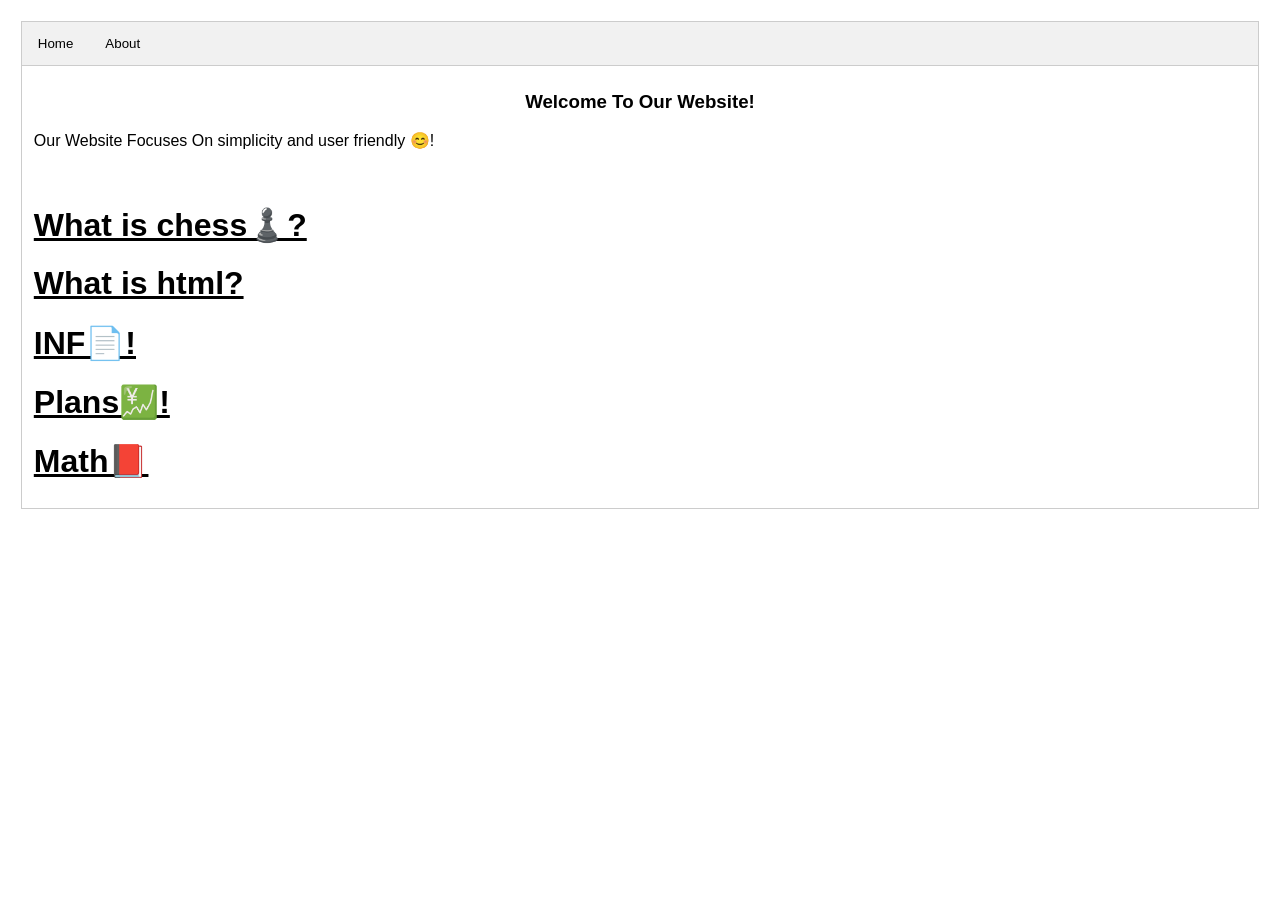
==== index.html @ a4916e9f "Add files via upload" ====
<!DOCTYPE html>
<html lang="en">
<head>
    <link rel="stylesheet" href="style.css">
    <meta charset="UTF-8">
    <meta name="viewport" content="width=device-width, initial-scale=1.0">
    <title>INF</title>
</head>
<body>
    <main>
      
        <header>
            <div class="tab">
                <button class="tablinks" onclick="openCity(event,'Home')" id="defaultOpen">Home</button>
                <button class="tablinks" onclick="openCity(event,'About')">About</button>
            </div>
            <div id="Home" class="tabcontent">
                <h3>Welcome To Our Website!</h3>
                <p>Our Website Focuses On simplicity and user friendly 😊!</p>
                <br>
                <h1><a href="chess.html">What is chess♟️?</a></h1>
                <h1><a href="ht.html">What is html?</a></h1>
                <h1><a href="inf.html">INF📄!</a></h1>
                <h1><a href="plan.html">Plans💹!</a></h1>
                <h1><a href="math.html">Math📕</a></h1>

                
            </div>
            <div id="About" class="tabcontent">
                <h3>About Us!</h3>
                <p>Our Community Works Toward achieving Best Dreams!</p>
            </div>
        </header>
        <section><script src="script.js"></script></section>
    </main>
    
</body>
</html>
---- style.css ----
.tab {
    overflow: hidden;
    border: 1px solid #ccc;
    background-color: #f1f1f1;

}

.tab button {
    background-color: inherit;
    float: left;
    border: none;
    outline: none;
    cursor: pointer;
    padding: 14px 16px;
    transition: 0.3s;
}

.tab button.active {
    background-color: #ccc;
}

.tabcontent {
    display: none;
    padding: 6px 12px;
    border: 1px solid #ccc;
    border-top: none;
}

.tabcontent {
    animation: fadeEffect 1s;
}

@keyframes fadeEffect {
    from {opacity: 0;}
    to {opacity: 1;}
}

h3 {
    text-align: center;
}

p {
    justify-content: flex-start;
}

body {
    padding: 1%;
    font-family: sans-serif;

}
a {
    color: black;

}

img {
    padding: 2%;
}
.tags {
    color: #cf3535;
    background-color: #9b919123;
}

.head3 {
    text-align: justify;
}

.img2 {
    width: 80%;
}
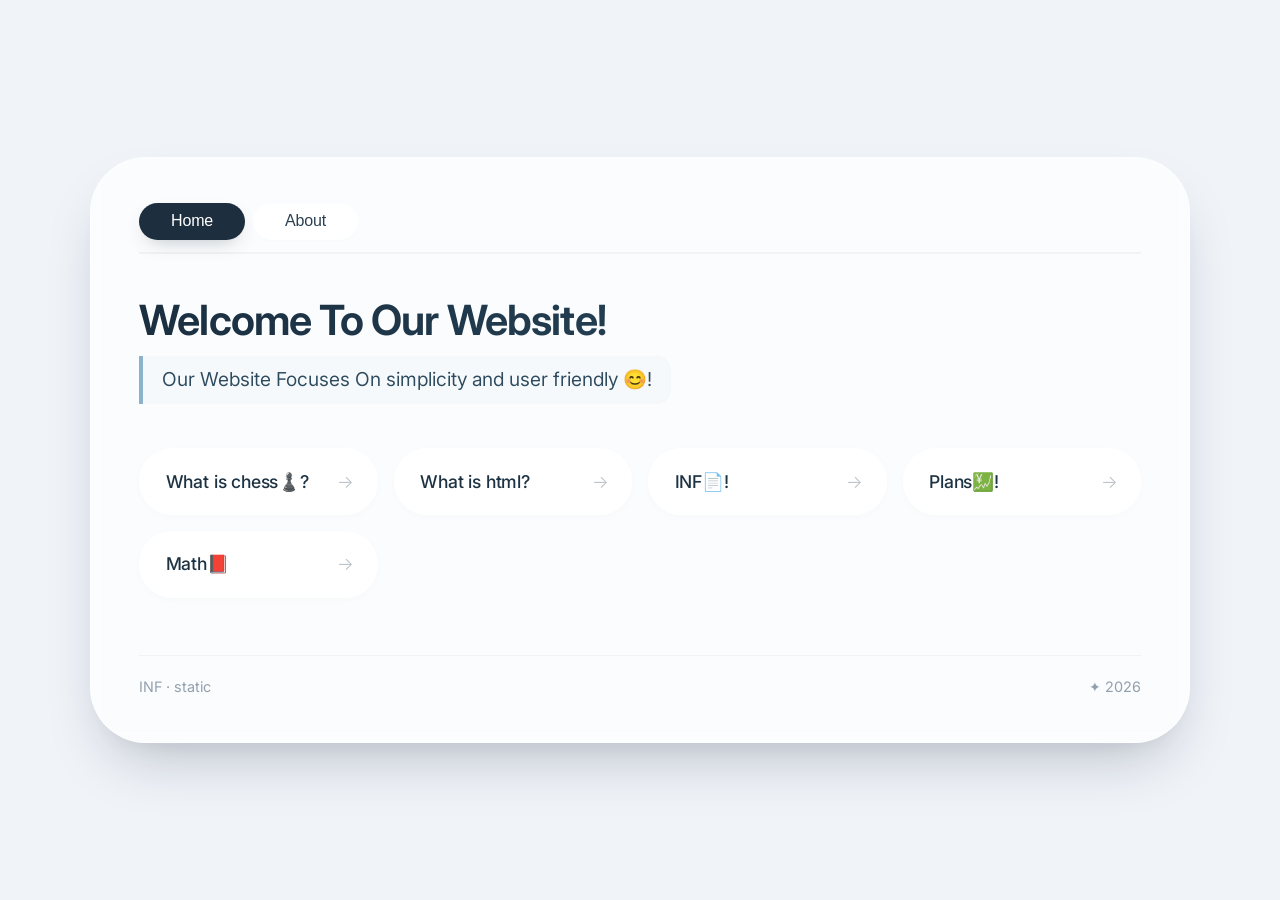
==== commit 798503f4: "Add files via upload" ====
--- a/index.html
+++ b/index.html
@@ -1,38 +1,322 @@
 <!DOCTYPE html>
 <html lang="en">
 <head>
-    <link rel="stylesheet" href="style.css">
-    <meta charset="UTF-8">
-    <meta name="viewport" content="width=device-width, initial-scale=1.0">
-    <title>INF</title>
+  <meta charset="UTF-8" />
+  <meta name="viewport" content="width=device-width, initial-scale=1.0" />
+  <title>INF · static professional</title>
+  <!-- Google Font & clean reset -->
+  <link rel="preconnect" href="https://fonts.googleapis.com" />
+  <link rel="preconnect" href="https://fonts.gstatic.com" crossorigin />
+  <link href="https://fonts.googleapis.com/css2?family=Inter:opsz,wght@14..32,300;14..32,400;14..32,500;14..32,600;14..32,700&display=swap" rel="stylesheet" />
+  <style>
+    /* ----- global reset & base ----- */
+    * {
+      margin: 0;
+      padding: 0;
+      box-sizing: border-box;
+    }
+
+    body {
+      background: #f0f4f9;
+      font-family: 'Inter', -apple-system, BlinkMacSystemFont, sans-serif;
+      min-height: 100vh;
+      display: flex;
+      align-items: center;
+      justify-content: center;
+      padding: 2rem 1.5rem;
+      line-height: 1.5;
+      color: #1a2a3a;
+    }
+
+    /* main card – glassmorphism + soft shadow */
+    .site-card {
+      max-width: 1100px;
+      width: 100%;
+      background: rgba(255, 255, 255, 0.75);
+      backdrop-filter: blur(6px);
+      -webkit-backdrop-filter: blur(6px);
+      border-radius: 56px;
+      padding: 2.8rem 3rem;
+      box-shadow: 0 30px 60px -20px rgba(0, 20, 40, 0.25),
+                  0 12px 28px -10px rgba(0, 0, 0, 0.05);
+      border: 1px solid rgba(255, 255, 255, 0.5);
+      transition: all 0.2s;
+    }
+
+    /* ----- navigation tabs ----- */
+    .tab-nav {
+      display: flex;
+      gap: 0.5rem;
+      border-bottom: 2px solid rgba(0, 0, 0, 0.04);
+      padding-bottom: 0.75rem;
+      margin-bottom: 2rem;
+      flex-wrap: wrap;
+    }
+
+    .tab-btn {
+      background: transparent;
+      border: none;
+      padding: 0.6rem 2rem;
+      font-size: 1rem;
+      font-weight: 500;
+      color: #2c4052;
+      border-radius: 60px;
+      cursor: pointer;
+      transition: 0.2s ease;
+      background: rgba(255, 255, 255, 0.3);
+      backdrop-filter: blur(2px);
+      letter-spacing: -0.01em;
+      box-shadow: 0 1px 2px rgba(0,0,0,0.02);
+    }
+
+    .tab-btn:hover {
+      background: rgba(0, 0, 0, 0.04);
+      color: #0b1a26;
+      transform: scale(0.97);
+    }
+
+    .tab-btn.active {
+      background: #1d2e3f;
+      color: white;
+      box-shadow: 0 8px 20px -8px rgba(20, 40, 60, 0.3);
+    }
+
+    /* ----- tab content panels ----- */
+    .tab-panel {
+      display: none;
+      animation: fadeSlide 0.3s ease forwards;
+      padding: 0.2rem 0 0.8rem;
+    }
+
+    .tab-panel.active {
+      display: block;
+    }
+
+    @keyframes fadeSlide {
+      0% { opacity: 0; transform: translateY(8px); }
+      100% { opacity: 1; transform: translateY(0); }
+    }
+
+    /* ----- HOME panel ----- */
+    .home-headline {
+      font-size: 2.6rem;
+      font-weight: 650;
+      letter-spacing: -0.02em;
+      background: linear-gradient(135deg, #1a2e3f, #2b4d64);
+      -webkit-background-clip: text;
+      -webkit-text-fill-color: transparent;
+      background-clip: text;
+      margin-bottom: 0.25rem;
+    }
+
+    .home-sub {
+      font-size: 1.2rem;
+      color: #2d4a5e;
+      font-weight: 380;
+      padding-left: 1.2rem;
+      border-left: 4px solid #8bb4cc;
+      background: rgba(139, 180, 204, 0.08);
+      border-radius: 0 14px 14px 0;
+      padding: 0.6rem 1.2rem;
+      margin-bottom: 2rem;
+      display: inline-block;
+      backdrop-filter: blur(2px);
+    }
+
+    /* link grid – professional cards */
+    .link-grid {
+      display: grid;
+      grid-template-columns: repeat(auto-fill, minmax(200px, 1fr));
+      gap: 1rem;
+      margin-top: 0.8rem;
+    }
+
+    .link-card {
+      background: rgba(255, 255, 255, 0.5);
+      backdrop-filter: blur(4px);
+      border-radius: 40px;
+      padding: 0.8rem 0.2rem 0.8rem 1.6rem;
+      transition: 0.2s ease;
+      border: 1px solid rgba(255, 255, 255, 0.6);
+      display: flex;
+      align-items: center;
+      box-shadow: 0 2px 8px rgba(0,0,0,0.02);
+    }
+
+    .link-card a {
+      text-decoration: none;
+      font-weight: 500;
+      font-size: 1.1rem;
+      color: #1d3344;
+      display: inline-flex;
+      align-items: center;
+      gap: 0.4rem;
+      width: 100%;
+      padding: 0.4rem 0.6rem 0.4rem 0;
+      transition: 0.2s;
+      letter-spacing: -0.01em;
+    }
+
+    .link-card a::after {
+      content: "→";
+      margin-left: auto;
+      opacity: 0.3;
+      font-weight: 300;
+      transition: 0.2s;
+      padding-right: 0.6rem;
+    }
+
+    .link-card:hover {
+      background: #1d2e3f;
+      border-color: #1d2e3f;
+      transform: translateY(-3px);
+      box-shadow: 0 16px 30px -12px rgba(20, 40, 60, 0.2);
+    }
+
+    .link-card:hover a {
+      color: white;
+    }
+
+    .link-card:hover a::after {
+      opacity: 1;
+      margin-left: 6px;
+    }
+
+    /* ----- ABOUT panel ----- */
+    .about-title {
+      font-size: 2.4rem;
+      font-weight: 600;
+      letter-spacing: -0.02em;
+      color: #1a2e3f;
+      margin-bottom: 0.4rem;
+    }
+
+    .about-message {
+      font-size: 1.3rem;
+      color: #1f3d52;
+      background: rgba(255, 255, 255, 0.5);
+      backdrop-filter: blur(2px);
+      padding: 1.2rem 2.2rem;
+      border-radius: 60px;
+      display: inline-block;
+      border: 1px solid rgba(255, 255, 255, 0.6);
+      box-shadow: 0 2px 6px rgba(0,0,0,0.02);
+    }
+
+    /* ----- extra polish for static feel ----- */
+    .site-footer {
+      margin-top: 2.8rem;
+      border-top: 1px solid rgba(0,0,0,0.04);
+      padding-top: 1.2rem;
+      font-size: 0.9rem;
+      color: #4a6378;
+      display: flex;
+      justify-content: space-between;
+      flex-wrap: wrap;
+      gap: 0.5rem;
+    }
+
+    .site-footer span {
+      opacity: 0.6;
+    }
+
+    /* responsive */
+    @media (max-width: 680px) {
+      .site-card { padding: 1.8rem 1.2rem; }
+      .home-headline { font-size: 2rem; }
+      .tab-btn { padding: 0.4rem 1.2rem; font-size: 0.9rem; }
+      .link-grid { grid-template-columns: 1fr; }
+      .link-card { padding: 0.6rem 0.2rem 0.6rem 1.2rem; }
+      .about-message { font-size: 1rem; padding: 0.8rem 1.4rem; }
+    }
+
+    /* preserve all original IDs & classes – only enhanced */
+    .tabcontent { display: none; }  /* fallback */
+    .tabcontent.active { display: block; }
+  </style>
 </head>
 <body>
-    <main>
-      
-        <header>
-            <div class="tab">
-                <button class="tablinks" onclick="openCity(event,'Home')" id="defaultOpen">Home</button>
-                <button class="tablinks" onclick="openCity(event,'About')">About</button>
-            </div>
-            <div id="Home" class="tabcontent">
-                <h3>Welcome To Our Website!</h3>
-                <p>Our Website Focuses On simplicity and user friendly 😊!</p>
-                <br>
-                <h1><a href="chess.html">What is chess♟️?</a></h1>
-                <h1><a href="ht.html">What is html?</a></h1>
-                <h1><a href="inf.html">INF📄!</a></h1>
-                <h1><a href="plan.html">Plans💹!</a></h1>
-                <h1><a href="math.html">Math📕</a></h1>
-
-                
-            </div>
-            <div id="About" class="tabcontent">
-                <h3>About Us!</h3>
-                <p>Our Community Works Toward achieving Best Dreams!</p>
-            </div>
-        </header>
-        <section><script src="script.js"></script></section>
-    </main>
-    
+
+<div class="site-card">
+  <header>
+    <!-- tab navigation (exactly as original, but styled) -->
+    <div class="tab-nav">
+      <button class="tab-btn tablinks" onclick="openCity(event,'Home')" id="defaultOpen">Home</button>
+      <button class="tab-btn tablinks" onclick="openCity(event,'About')">About</button>
+    </div>
+
+    <!-- HOME tab content – all links preserved -->
+    <div id="Home" class="tab-panel tabcontent active">
+      <h3 class="home-headline">Welcome To Our Website!</h3>
+      <p class="home-sub">Our Website Focuses On simplicity and user friendly 😊!</p>
+      <br />
+      <div class="link-grid">
+        <div class="link-card"><a href="chess.html">What is chess♟️?</a></div>
+        <div class="link-card"><a href="ht.html">What is html?</a></div>
+        <div class="link-card"><a href="inf.html">INF📄!</a></div>
+        <div class="link-card"><a href="plan.html">Plans💹!</a></div>
+        <div class="link-card"><a href="math.html">Math📕</a></div>
+      </div>
+    </div>
+
+    <!-- ABOUT tab content -->
+    <div id="About" class="tab-panel tabcontent">
+      <h3 class="about-title">About Us!</h3>
+      <p class="about-message">Our Community Works Toward achieving Best Dreams!</p>
+    </div>
+  </header>
+
+  <!-- small footer to reinforce professional static look -->
+  <div class="site-footer">
+    <span>INF · static</span>
+    <span>✦ 2026</span>
+  </div>
+
+  <!-- script tag exactly as original – plus tiny enhancement for default tab -->
+  <section>
+    <script src="script.js"></script>
+  </section>
+</div>
+
+<!-- original script – unchanged logic, just a bit more robust -->
+<script>
+  // original openCity function (unchanged behaviour)
+  function openCity(evt, cityName) {
+    var i, tabcontent, tablinks;
+    tabcontent = document.getElementsByClassName("tabcontent");
+    for (i = 0; i < tabcontent.length; i++) {
+      tabcontent[i].style.display = "none";
+      tabcontent[i].classList.remove("active");
+    }
+    tablinks = document.getElementsByClassName("tablinks");
+    for (i = 0; i < tablinks.length; i++) {
+      tablinks[i].className = tablinks[i].className.replace(" active", "");
+    }
+    document.getElementById(cityName).style.display = "block";
+    document.getElementById(cityName).classList.add("active");
+    if (evt && evt.currentTarget) {
+      evt.currentTarget.className += " active";
+    } else {
+      // fallback: add active to matching button
+      document.querySelector(`.tablinks[onclick*="${cityName}"]`)?.classList.add("active");
+    }
+  }
+
+  // set default open (Home) – exactly original behaviour
+  document.addEventListener("DOMContentLoaded", function() {
+    var defaultBtn = document.getElementById("defaultOpen");
+    if (defaultBtn) {
+      defaultBtn.click();
+    } else {
+      // fallback
+      var homePanel = document.getElementById("Home");
+      if (homePanel) {
+        homePanel.style.display = "block";
+        homePanel.classList.add("active");
+      }
+    }
+  });
+</script>
+
 </body>
-</html>
+</html>
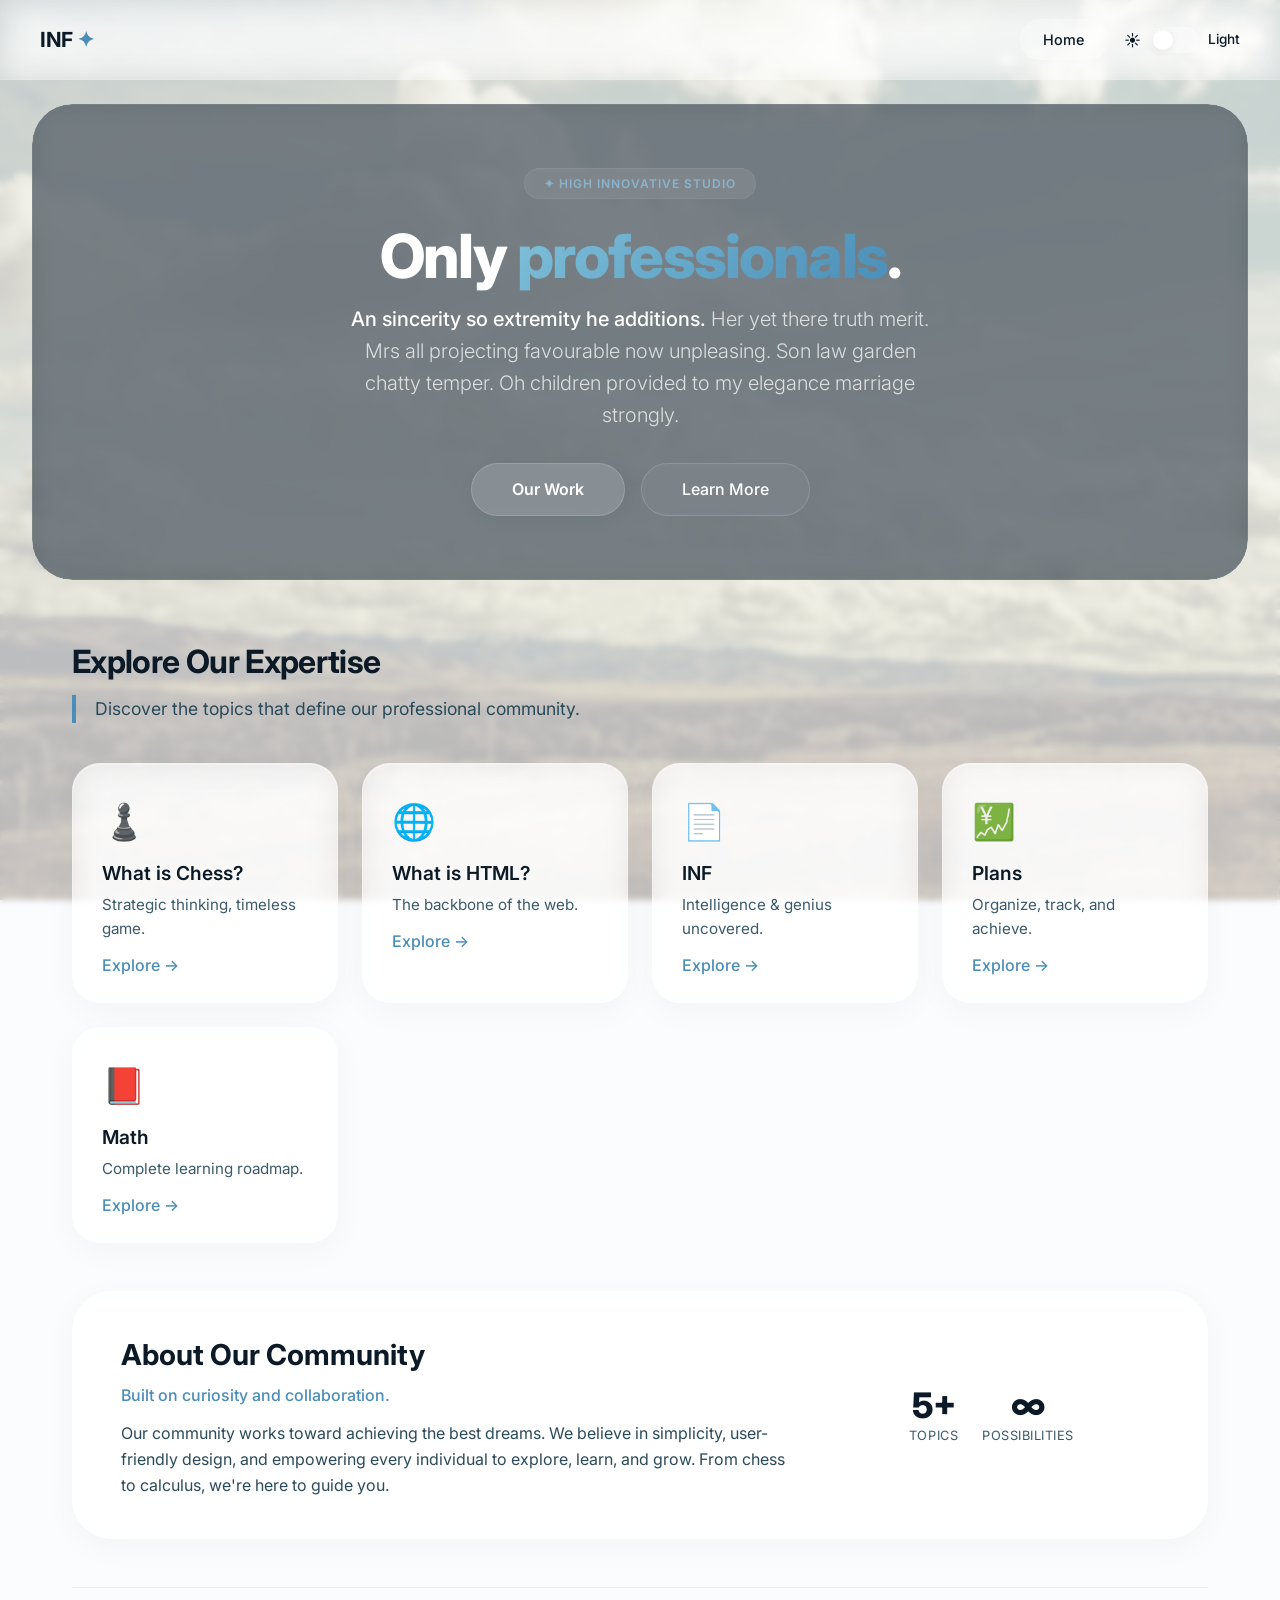
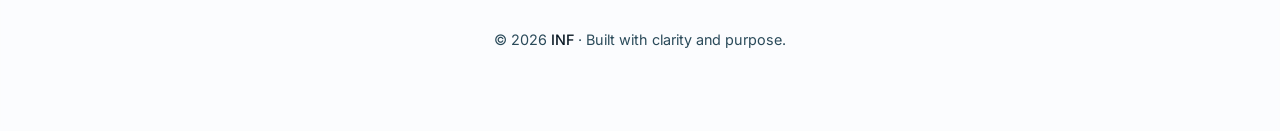
==== commit 45867221: "Add files via upload" ====
--- a/index.html
+++ b/index.html
@@ -1,321 +1,906 @@
 <!DOCTYPE html>
 <html lang="en">
 <head>
-  <meta charset="UTF-8" />
-  <meta name="viewport" content="width=device-width, initial-scale=1.0" />
-  <title>INF · static professional</title>
-  <!-- Google Font & clean reset -->
-  <link rel="preconnect" href="https://fonts.googleapis.com" />
-  <link rel="preconnect" href="https://fonts.gstatic.com" crossorigin />
-  <link href="https://fonts.googleapis.com/css2?family=Inter:opsz,wght@14..32,300;14..32,400;14..32,500;14..32,600;14..32,700&display=swap" rel="stylesheet" />
-  <style>
-    /* ----- global reset & base ----- */
-    * {
-      margin: 0;
-      padding: 0;
-      box-sizing: border-box;
-    }
-
-    body {
-      background: #f0f4f9;
-      font-family: 'Inter', -apple-system, BlinkMacSystemFont, sans-serif;
-      min-height: 100vh;
-      display: flex;
-      align-items: center;
-      justify-content: center;
-      padding: 2rem 1.5rem;
-      line-height: 1.5;
-      color: #1a2a3a;
-    }
-
-    /* main card – glassmorphism + soft shadow */
-    .site-card {
-      max-width: 1100px;
-      width: 100%;
-      background: rgba(255, 255, 255, 0.75);
-      backdrop-filter: blur(6px);
-      -webkit-backdrop-filter: blur(6px);
-      border-radius: 56px;
-      padding: 2.8rem 3rem;
-      box-shadow: 0 30px 60px -20px rgba(0, 20, 40, 0.25),
-                  0 12px 28px -10px rgba(0, 0, 0, 0.05);
-      border: 1px solid rgba(255, 255, 255, 0.5);
-      transition: all 0.2s;
-    }
-
-    /* ----- navigation tabs ----- */
-    .tab-nav {
-      display: flex;
-      gap: 0.5rem;
-      border-bottom: 2px solid rgba(0, 0, 0, 0.04);
-      padding-bottom: 0.75rem;
-      margin-bottom: 2rem;
-      flex-wrap: wrap;
-    }
-
-    .tab-btn {
-      background: transparent;
-      border: none;
-      padding: 0.6rem 2rem;
-      font-size: 1rem;
-      font-weight: 500;
-      color: #2c4052;
-      border-radius: 60px;
-      cursor: pointer;
-      transition: 0.2s ease;
-      background: rgba(255, 255, 255, 0.3);
-      backdrop-filter: blur(2px);
-      letter-spacing: -0.01em;
-      box-shadow: 0 1px 2px rgba(0,0,0,0.02);
-    }
-
-    .tab-btn:hover {
-      background: rgba(0, 0, 0, 0.04);
-      color: #0b1a26;
-      transform: scale(0.97);
-    }
-
-    .tab-btn.active {
-      background: #1d2e3f;
-      color: white;
-      box-shadow: 0 8px 20px -8px rgba(20, 40, 60, 0.3);
-    }
-
-    /* ----- tab content panels ----- */
-    .tab-panel {
-      display: none;
-      animation: fadeSlide 0.3s ease forwards;
-      padding: 0.2rem 0 0.8rem;
-    }
-
-    .tab-panel.active {
-      display: block;
-    }
-
-    @keyframes fadeSlide {
-      0% { opacity: 0; transform: translateY(8px); }
-      100% { opacity: 1; transform: translateY(0); }
-    }
-
-    /* ----- HOME panel ----- */
-    .home-headline {
-      font-size: 2.6rem;
-      font-weight: 650;
-      letter-spacing: -0.02em;
-      background: linear-gradient(135deg, #1a2e3f, #2b4d64);
-      -webkit-background-clip: text;
-      -webkit-text-fill-color: transparent;
-      background-clip: text;
-      margin-bottom: 0.25rem;
-    }
-
-    .home-sub {
-      font-size: 1.2rem;
-      color: #2d4a5e;
-      font-weight: 380;
-      padding-left: 1.2rem;
-      border-left: 4px solid #8bb4cc;
-      background: rgba(139, 180, 204, 0.08);
-      border-radius: 0 14px 14px 0;
-      padding: 0.6rem 1.2rem;
-      margin-bottom: 2rem;
-      display: inline-block;
-      backdrop-filter: blur(2px);
-    }
-
-    /* link grid – professional cards */
-    .link-grid {
-      display: grid;
-      grid-template-columns: repeat(auto-fill, minmax(200px, 1fr));
-      gap: 1rem;
-      margin-top: 0.8rem;
-    }
-
-    .link-card {
-      background: rgba(255, 255, 255, 0.5);
-      backdrop-filter: blur(4px);
-      border-radius: 40px;
-      padding: 0.8rem 0.2rem 0.8rem 1.6rem;
-      transition: 0.2s ease;
-      border: 1px solid rgba(255, 255, 255, 0.6);
-      display: flex;
-      align-items: center;
-      box-shadow: 0 2px 8px rgba(0,0,0,0.02);
-    }
-
-    .link-card a {
-      text-decoration: none;
-      font-weight: 500;
-      font-size: 1.1rem;
-      color: #1d3344;
-      display: inline-flex;
-      align-items: center;
-      gap: 0.4rem;
-      width: 100%;
-      padding: 0.4rem 0.6rem 0.4rem 0;
-      transition: 0.2s;
-      letter-spacing: -0.01em;
-    }
-
-    .link-card a::after {
-      content: "→";
-      margin-left: auto;
-      opacity: 0.3;
-      font-weight: 300;
-      transition: 0.2s;
-      padding-right: 0.6rem;
-    }
-
-    .link-card:hover {
-      background: #1d2e3f;
-      border-color: #1d2e3f;
-      transform: translateY(-3px);
-      box-shadow: 0 16px 30px -12px rgba(20, 40, 60, 0.2);
-    }
-
-    .link-card:hover a {
-      color: white;
-    }
-
-    .link-card:hover a::after {
-      opacity: 1;
-      margin-left: 6px;
-    }
-
-    /* ----- ABOUT panel ----- */
-    .about-title {
-      font-size: 2.4rem;
-      font-weight: 600;
-      letter-spacing: -0.02em;
-      color: #1a2e3f;
-      margin-bottom: 0.4rem;
-    }
-
-    .about-message {
-      font-size: 1.3rem;
-      color: #1f3d52;
-      background: rgba(255, 255, 255, 0.5);
-      backdrop-filter: blur(2px);
-      padding: 1.2rem 2.2rem;
-      border-radius: 60px;
-      display: inline-block;
-      border: 1px solid rgba(255, 255, 255, 0.6);
-      box-shadow: 0 2px 6px rgba(0,0,0,0.02);
-    }
-
-    /* ----- extra polish for static feel ----- */
-    .site-footer {
-      margin-top: 2.8rem;
-      border-top: 1px solid rgba(0,0,0,0.04);
-      padding-top: 1.2rem;
-      font-size: 0.9rem;
-      color: #4a6378;
-      display: flex;
-      justify-content: space-between;
-      flex-wrap: wrap;
-      gap: 0.5rem;
-    }
-
-    .site-footer span {
-      opacity: 0.6;
-    }
-
-    /* responsive */
-    @media (max-width: 680px) {
-      .site-card { padding: 1.8rem 1.2rem; }
-      .home-headline { font-size: 2rem; }
-      .tab-btn { padding: 0.4rem 1.2rem; font-size: 0.9rem; }
-      .link-grid { grid-template-columns: 1fr; }
-      .link-card { padding: 0.6rem 0.2rem 0.6rem 1.2rem; }
-      .about-message { font-size: 1rem; padding: 0.8rem 1.4rem; }
-    }
-
-    /* preserve all original IDs & classes – only enhanced */
-    .tabcontent { display: none; }  /* fallback */
-    .tabcontent.active { display: block; }
-  </style>
+    <meta charset="UTF-8" />
+    <meta name="viewport" content="width=device-width, initial-scale=1.0" />
+    <title>INF · Dynamic Glass Effect</title>
+    <!-- Google Fonts -->
+    <link rel="preconnect" href="https://fonts.googleapis.com" />
+    <link rel="preconnect" href="https://fonts.gstatic.com" crossorigin />
+    <link href="https://fonts.googleapis.com/css2?family=Inter:opsz,wght@14..32,300;400;500;600;700;800&display=swap" rel="stylesheet" />
+    <style>
+        /* ----- RESET & BASE ----- */
+        * {
+            margin: 0;
+            padding: 0;
+            box-sizing: border-box;
+        }
+
+        body {
+            font-family: 'Inter', -apple-system, BlinkMacSystemFont, sans-serif;
+            line-height: 1.6;
+            min-height: 100vh;
+            background-image: url('background.jpg');
+            background-size: cover;
+            background-position: center center;
+            background-attachment: fixed;
+            background-repeat: no-repeat;
+            background-color: #f0f4f9;
+            transition: background-color 0.3s, color 0.3s;
+        }
+
+        /* ----- DARK MODE ----- */
+        body.dark-mode {
+            background-color: #0d1a26;
+        }
+
+        body.dark-mode .page-overlay {
+            background: rgba(13, 26, 38, 0.85);
+            backdrop-filter: blur(4px);
+            -webkit-backdrop-filter: blur(4px);
+        }
+
+        body.dark-mode .hero {
+            background: rgba(8, 18, 28, 0.7);
+            backdrop-filter: blur(12px);
+            -webkit-backdrop-filter: blur(12px);
+            border-color: rgba(255, 255, 255, 0.06);
+        }
+
+        body.dark-mode .hero h1,
+        body.dark-mode .hero p,
+        body.dark-mode .hero-badge {
+            color: #e8edf2;
+        }
+
+        body.dark-mode .hero p {
+            color: rgba(255, 255, 255, 0.7);
+        }
+
+        body.dark-mode .feature-card {
+            background: rgba(30, 50, 65, 0.6);
+            backdrop-filter: blur(12px);
+            -webkit-backdrop-filter: blur(12px);
+            border-color: rgba(255, 255, 255, 0.08);
+            color: #e8edf2;
+            box-shadow: 0 8px 32px rgba(0, 0, 0, 0.2);
+        }
+
+        body.dark-mode .feature-card h3 {
+            color: #e8edf2;
+        }
+
+        body.dark-mode .feature-card p {
+            color: #a0b8c8;
+        }
+
+        body.dark-mode .feature-card:hover {
+            background: rgba(40, 65, 85, 0.75);
+            border-color: rgba(74, 141, 183, 0.3);
+            box-shadow: 0 12px 48px rgba(0, 0, 0, 0.3);
+        }
+
+        body.dark-mode .about-section {
+            background: rgba(30, 50, 65, 0.6);
+            backdrop-filter: blur(12px);
+            -webkit-backdrop-filter: blur(12px);
+            border-color: rgba(255, 255, 255, 0.08);
+            color: #e8edf2;
+            box-shadow: 0 8px 32px rgba(0, 0, 0, 0.2);
+        }
+
+        body.dark-mode .about-text h2 {
+            color: #e8edf2;
+        }
+
+        body.dark-mode .about-text p {
+            color: #a0b8c8;
+        }
+
+        body.dark-mode .stat-item .number {
+            color: #e8edf2;
+        }
+
+        body.dark-mode .stat-item .label {
+            color: #8aaec8;
+        }
+
+        body.dark-mode .section-title {
+            color: #e8edf2;
+        }
+
+        body.dark-mode .section-subtitle {
+            color: #a0b8c8;
+        }
+
+        body.dark-mode .footer {
+            border-top-color: rgba(255, 255, 255, 0.06);
+            color: #8aaec8;
+        }
+
+        body.dark-mode .footer a {
+            color: #c0d8e8;
+        }
+
+        body.dark-mode .btn-primary {
+            background: rgba(232, 237, 242, 0.85);
+            backdrop-filter: blur(8px);
+            -webkit-backdrop-filter: blur(8px);
+            color: #0d1a26;
+        }
+
+        body.dark-mode .btn-primary:hover {
+            background: white;
+        }
+
+        body.dark-mode .btn-outline-light {
+            border-color: rgba(255, 255, 255, 0.2);
+            color: #e8edf2;
+            background: rgba(255, 255, 255, 0.06);
+        }
+
+        body.dark-mode .btn-outline-light:hover {
+            background: rgba(255, 255, 255, 0.15);
+        }
+
+        /* ----- PAGE OVERLAY ----- */
+        .page-overlay {
+            background: rgba(255, 255, 255, 0.72);
+            backdrop-filter: blur(3px);
+            -webkit-backdrop-filter: blur(3px);
+            min-height: 100vh;
+            width: 100%;
+            transition: background 0.3s;
+        }
+
+        /* ----- TOP BAR (Home + Dark Mode Toggle) ----- */
+        .top-bar {
+            display: flex;
+            justify-content: space-between;
+            align-items: center;
+            padding: 1.2rem 2.5rem;
+            background: rgba(255, 255, 255, 0.15);
+            backdrop-filter: blur(16px);
+            -webkit-backdrop-filter: blur(16px);
+            border-bottom: 1px solid rgba(255, 255, 255, 0.1);
+            position: sticky;
+            top: 0;
+            z-index: 100;
+            transition: background 0.3s;
+        }
+
+        body.dark-mode .top-bar {
+            background: rgba(13, 26, 38, 0.6);
+            backdrop-filter: blur(16px);
+            -webkit-backdrop-filter: blur(16px);
+            border-bottom-color: rgba(255, 255, 255, 0.05);
+        }
+
+        .top-bar .logo {
+            font-size: 1.3rem;
+            font-weight: 700;
+            color: #0b1a26;
+            text-decoration: none;
+            letter-spacing: -0.02em;
+            transition: color 0.3s;
+        }
+
+        body.dark-mode .top-bar .logo {
+            color: #e8edf2;
+        }
+
+        .top-bar .logo span {
+            color: #4a8db7;
+        }
+
+        .top-bar-actions {
+            display: flex;
+            align-items: center;
+            gap: 1rem;
+        }
+
+        .top-bar .home-btn {
+            background: rgba(255, 255, 255, 0.2);
+            backdrop-filter: blur(12px);
+            -webkit-backdrop-filter: blur(12px);
+            border: 1px solid rgba(255, 255, 255, 0.15);
+            padding: 0.5rem 1.4rem;
+            border-radius: 40px;
+            color: #0b1a26;
+            text-decoration: none;
+            font-weight: 500;
+            font-size: 0.9rem;
+            transition: 0.25s;
+            display: inline-flex;
+            align-items: center;
+            gap: 0.4rem;
+        }
+
+        body.dark-mode .top-bar .home-btn {
+            color: #e8edf2;
+            background: rgba(255, 255, 255, 0.06);
+            border-color: rgba(255, 255, 255, 0.08);
+        }
+
+        .top-bar .home-btn:hover {
+            background: rgba(255, 255, 255, 0.35);
+            transform: translateY(-2px);
+        }
+
+        body.dark-mode .top-bar .home-btn:hover {
+            background: rgba(255, 255, 255, 0.15);
+        }
+
+        /* Dark Mode Toggle Switch */
+        .theme-toggle {
+            display: flex;
+            align-items: center;
+            gap: 0.6rem;
+            cursor: pointer;
+            font-size: 0.85rem;
+            font-weight: 500;
+            color: #0b1a26;
+            transition: color 0.3s;
+        }
+
+        body.dark-mode .theme-toggle {
+            color: #e8edf2;
+        }
+
+        .toggle-track {
+            width: 48px;
+            height: 26px;
+            background: rgba(255, 255, 255, 0.3);
+            backdrop-filter: blur(8px);
+            -webkit-backdrop-filter: blur(8px);
+            border-radius: 40px;
+            border: 1px solid rgba(255, 255, 255, 0.15);
+            position: relative;
+            transition: 0.3s;
+            cursor: pointer;
+            flex-shrink: 0;
+        }
+
+        body.dark-mode .toggle-track {
+            background: rgba(255, 255, 255, 0.1);
+            border-color: rgba(255, 255, 255, 0.08);
+        }
+
+        .toggle-thumb {
+            width: 20px;
+            height: 20px;
+            background: white;
+            border-radius: 50%;
+            position: absolute;
+            top: 2px;
+            left: 2px;
+            transition: 0.3s;
+            box-shadow: 0 2px 8px rgba(0,0,0,0.1);
+        }
+
+        body.dark-mode .toggle-thumb {
+            background: #4a8db7;
+            left: 24px;
+        }
+
+        .toggle-icon {
+            font-size: 1rem;
+            line-height: 1;
+        }
+
+        /* ============================================
+           HERO SECTION — DYNAMIC GLASS EFFECT
+           ============================================ */
+        .hero {
+            position: relative;
+            margin: 1.5rem 2rem;
+            border-radius: 40px;
+            overflow: hidden;
+            transition: all 0.4s cubic-bezier(0.25, 0.46, 0.45, 0.94);
+            min-height: 320px;
+            display: flex;
+            align-items: center;
+            justify-content: center;
+        }
+
+        /* The glass layer that appears on scroll/hover */
+        .hero-glass {
+            position: absolute;
+            inset: 0;
+            background: rgba(11, 26, 38, 0.2);
+            backdrop-filter: blur(0px);
+            -webkit-backdrop-filter: blur(0px);
+            border: 1px solid rgba(255, 255, 255, 0);
+            border-radius: 40px;
+            transition: all 0.6s cubic-bezier(0.25, 0.46, 0.45, 0.94);
+            pointer-events: none;
+            z-index: 0;
+        }
+
+        /* Glass activates on hover or when scrolled into view */
+        .hero:hover .hero-glass,
+        .hero.in-view .hero-glass {
+            background: rgba(11, 26, 38, 0.55);
+            backdrop-filter: blur(12px);
+            -webkit-backdrop-filter: blur(12px);
+            border-color: rgba(255, 255, 255, 0.08);
+        }
+
+        body.dark-mode .hero:hover .hero-glass,
+        body.dark-mode .hero.in-view .hero-glass {
+            background: rgba(8, 18, 28, 0.7);
+            backdrop-filter: blur(14px);
+            -webkit-backdrop-filter: blur(14px);
+        }
+
+        .hero-content {
+            position: relative;
+            z-index: 1;
+            padding: 4rem 2.5rem;
+            max-width: 900px;
+            margin: 0 auto;
+            text-align: center;
+            color: white;
+        }
+
+        .hero-badge {
+            display: inline-block;
+            background: rgba(255,255,255,0.08);
+            backdrop-filter: blur(4px);
+            padding: 0.3rem 1.2rem;
+            border-radius: 40px;
+            font-size: 0.75rem;
+            font-weight: 600;
+            text-transform: uppercase;
+            letter-spacing: 0.08em;
+            color: #8bb4cc;
+            border: 1px solid rgba(255,255,255,0.06);
+            margin-bottom: 1.5rem;
+        }
+
+        .hero h1 {
+            font-size: 3.8rem;
+            font-weight: 800;
+            letter-spacing: -0.03em;
+            line-height: 1.1;
+            margin-bottom: 0.8rem;
+        }
+
+        .hero h1 .highlight {
+            background: linear-gradient(135deg, #7fc1d9, #4a8db7);
+            -webkit-background-clip: text;
+            -webkit-text-fill-color: transparent;
+            background-clip: text;
+        }
+
+        .hero p {
+            font-size: 1.25rem;
+            color: rgba(255,255,255,0.75);
+            max-width: 600px;
+            margin: 0 auto 2rem;
+            font-weight: 300;
+        }
+
+        .hero p strong {
+            color: white;
+            font-weight: 500;
+        }
+
+        .hero-actions {
+            display: flex;
+            gap: 1rem;
+            justify-content: center;
+            flex-wrap: wrap;
+        }
+
+        /* ----- BUTTONS WITH GLASS EFFECT (dynamic) ----- */
+        .btn-primary {
+            position: relative;
+            padding: 0.8rem 2.5rem;
+            border-radius: 60px;
+            font-weight: 600;
+            text-decoration: none;
+            transition: 0.35s cubic-bezier(0.25, 0.46, 0.45, 0.94);
+            font-family: inherit;
+            font-size: 1rem;
+            cursor: pointer;
+            display: inline-block;
+            border: none;
+            background: rgba(255, 255, 255, 0.15);
+            backdrop-filter: blur(4px);
+            -webkit-backdrop-filter: blur(4px);
+            color: rgb(255, 255, 255);
+            border: 1px solid rgba(255, 255, 255, 0.15);
+            box-shadow: 0 4px 16px rgba(0, 0, 0, 0.05);
+        }
+
+        .btn-primary::before {
+            content: '';
+            position: absolute;
+            inset: 0;
+            border-radius: 60px;
+            background: rgba(255, 255, 255, 0.1);
+            backdrop-filter: blur(8px);
+            -webkit-backdrop-filter: blur(8px);
+            opacity: 0;
+            transition: 0.4s ease;
+            z-index: -1;
+            
+        }
+
+        .btn-primary:hover {
+            transform: translateY(-3px);
+            box-shadow: 0 16px 40px -8px rgba(0, 0, 0, 0.25);
+            background: rgba(255, 255, 255, 0.25);
+            backdrop-filter: blur(12px);
+            -webkit-backdrop-filter: blur(12px);
+            border-color: rgba(255, 255, 255, 0.3);
+        }
+
+        .btn-primary:hover::before {
+            opacity: 1;
+        }
+
+        .btn-outline-light {
+            position: relative;
+            padding: 0.8rem 2.5rem;
+            border-radius: 60px;
+            font-weight: 500;
+            text-decoration: none;
+            transition: 0.35s cubic-bezier(0.25, 0.46, 0.45, 0.94);
+            font-family: inherit;
+            font-size: 1rem;
+            cursor: pointer;
+            display: inline-block;
+            background: rgba(255, 255, 255, 0.05);
+            backdrop-filter: blur(4px);
+            -webkit-backdrop-filter: blur(4px);
+            color: white;
+            border: 1px solid rgba(255, 255, 255, 0.15);
+        }
+
+        .btn-outline-light::before {
+            content: '';
+            position: absolute;
+            inset: 0;
+            border-radius: 60px;
+            background: rgba(255, 255, 255, 0.08);
+            backdrop-filter: blur(12px);
+            -webkit-backdrop-filter: blur(12px);
+            opacity: 0;
+            transition: 0.4s ease;
+            z-index: -1;
+        }
+
+        .btn-outline-light:hover {
+            transform: translateY(-3px);
+            background: rgba(255, 255, 255, 0.15);
+            backdrop-filter: blur(12px);
+            -webkit-backdrop-filter: blur(12px);
+            border-color: rgba(255, 255, 255, 0.35);
+            box-shadow: 0 8px 32px rgba(0, 0, 0, 0.1);
+        }
+
+        .btn-outline-light:hover::before {
+            opacity: 1;
+        }
+
+        /* Dark mode button overrides */
+        body.dark-mode .btn-primary {
+            background: rgba(255, 255, 255, 0.08);
+            border-color: rgba(255, 255, 255, 0.1);
+        }
+
+        body.dark-mode .btn-primary:hover {
+            background: rgba(255, 255, 255, 0.2);
+            border-color: rgba(255, 255, 255, 0.25);
+        }
+
+        body.dark-mode .btn-outline-light {
+            background: rgba(255, 255, 255, 0.03);
+            border-color: rgba(255, 255, 255, 0.08);
+        }
+
+        body.dark-mode .btn-outline-light:hover {
+            background: rgba(255, 255, 255, 0.12);
+            border-color: rgba(255, 255, 255, 0.2);
+        }
+
+        /* ----- MAIN CONTENT ----- */
+        .container {
+            max-width: 1200px;
+            margin: 0 auto;
+            padding: 2rem 2rem 4rem;
+        }
+
+        .section-title {
+            font-size: 2rem;
+            font-weight: 700;
+            letter-spacing: -0.02em;
+            color: #0b1a26;
+            margin-bottom: 0.5rem;
+            transition: color 0.3s;
+        }
+
+        .section-subtitle {
+            color: #2a4a5a;
+            font-size: 1.1rem;
+            margin-bottom: 2.5rem;
+            border-left: 4px solid #4a8db7;
+            padding-left: 1.2rem;
+            transition: color 0.3s;
+        }
+
+        /* --- Feature Grid — GLACIER EFFECT --- */
+        .feature-grid {
+            display: grid;
+            grid-template-columns: repeat(auto-fill, minmax(260px, 1fr));
+            gap: 1.5rem;
+            margin-bottom: 3rem;
+        }
+
+        .feature-card {
+            background: rgba(255, 255, 255, 0.55);
+            backdrop-filter: blur(16px);
+            -webkit-backdrop-filter: blur(16px);
+            border-radius: 28px;
+            padding: 1.8rem 1.8rem 1.5rem;
+            border: 1px solid rgba(255, 255, 255, 0.25);
+            box-shadow: 0 8px 32px rgba(0, 0, 0, 0.04), inset 0 1px 0 rgba(255, 255, 255, 0.4);
+            transition: 0.35s cubic-bezier(0.25, 0.46, 0.45, 0.94);
+            text-decoration: none;
+            color: inherit;
+            display: block;
+        }
+
+        .feature-card:hover {
+            transform: translateY(-8px) scale(1.01);
+            background: rgba(255, 255, 255, 0.75);
+            backdrop-filter: blur(20px);
+            -webkit-backdrop-filter: blur(20px);
+            border-color: rgba(74, 141, 183, 0.25);
+            box-shadow: 0 20px 60px -12px rgba(0, 20, 40, 0.15), inset 0 1px 0 rgba(255, 255, 255, 0.5);
+        }
+
+        .feature-card .icon {
+            font-size: 2.2rem;
+            margin-bottom: 0.5rem;
+            display: block;
+        }
+
+        .feature-card h3 {
+            font-size: 1.2rem;
+            font-weight: 600;
+            margin-bottom: 0.3rem;
+            color: #0b1a26;
+            transition: color 0.3s;
+        }
+
+        .feature-card p {
+            color: #3a5a6a;
+            font-size: 0.95rem;
+            margin: 0;
+            transition: color 0.3s;
+        }
+
+        .feature-card .arrow {
+            display: inline-block;
+            margin-top: 0.7rem;
+            font-weight: 500;
+            color: #4a8db7;
+            transition: 0.3s;
+        }
+
+        .feature-card:hover .arrow {
+            transform: translateX(8px);
+        }
+
+        /* --- About Section — GLACIER EFFECT --- */
+        .about-section {
+            background: rgba(255, 255, 255, 0.55);
+            backdrop-filter: blur(16px);
+            -webkit-backdrop-filter: blur(16px);
+            border-radius: 40px;
+            padding: 2.5rem 3rem;
+            margin: 2.5rem 0 3rem;
+            border: 1px solid rgba(255, 255, 255, 0.25);
+            box-shadow: 0 8px 32px rgba(0, 0, 0, 0.04), inset 0 1px 0 rgba(255, 255, 255, 0.4);
+            display: flex;
+            flex-wrap: wrap;
+            align-items: center;
+            gap: 2rem;
+            transition: background 0.3s, border-color 0.3s, box-shadow 0.3s;
+        }
+
+        .about-section:hover {
+            background: rgba(255, 255, 255, 0.7);
+            backdrop-filter: blur(20px);
+            -webkit-backdrop-filter: blur(20px);
+            border-color: rgba(74, 141, 183, 0.15);
+            box-shadow: 0 12px 48px rgba(0, 0, 0, 0.06), inset 0 1px 0 rgba(255, 255, 255, 0.5);
+        }
+
+        .about-text {
+            flex: 2;
+            min-width: 250px;
+        }
+
+        .about-text h2 {
+            font-size: 1.8rem;
+            font-weight: 700;
+            color: #0b1a26;
+            margin-bottom: 0.3rem;
+            transition: color 0.3s;
+        }
+
+        .about-text .tagline {
+            color: #4a8db7;
+            font-weight: 500;
+            margin-bottom: 0.8rem;
+        }
+
+        .about-text p {
+            color: #2a4a5a;
+            transition: color 0.3s;
+        }
+
+        .about-stats {
+            flex: 1;
+            min-width: 180px;
+            display: flex;
+            gap: 1.5rem;
+            justify-content: center;
+            flex-wrap: wrap;
+        }
+
+        .stat-item {
+            text-align: center;
+        }
+
+        .stat-item .number {
+            font-size: 2.2rem;
+            font-weight: 800;
+            color: #0b1a26;
+            line-height: 1.2;
+            transition: color 0.3s;
+        }
+
+        .stat-item .label {
+            font-size: 0.8rem;
+            color: #3a5a6a;
+            text-transform: uppercase;
+            letter-spacing: 0.04em;
+            transition: color 0.3s;
+        }
+
+        /* --- Footer --- */
+        .footer {
+            text-align: center;
+            padding: 2.5rem 0 1rem;
+            border-top: 1px solid rgba(0,0,0,0.06);
+            color: #2a4a5a;
+            font-size: 0.9rem;
+            transition: color 0.3s, border-color 0.3s;
+        }
+
+        .footer a {
+            color: #0b1a26;
+            text-decoration: none;
+            font-weight: 500;
+            transition: color 0.3s;
+        }
+
+        .footer a:hover {
+            color: #4a8db7;
+        }
+
+        /* --- Responsive --- */
+        @media (max-width: 768px) {
+            .top-bar {
+                padding: 0.8rem 1.2rem;
+                flex-wrap: wrap;
+                gap: 0.5rem;
+            }
+            .top-bar-actions {
+                gap: 0.6rem;
+            }
+            .hero {
+                margin: 1rem;
+                border-radius: 28px;
+                min-height: 260px;
+            }
+            .hero-content {
+                padding: 2.5rem 1.5rem;
+            }
+            .hero h1 { font-size: 2.5rem; }
+            .hero p { font-size: 1.05rem; }
+            .container { padding: 1.5rem 1.2rem 3rem; }
+            .about-section { padding: 1.8rem 1.5rem; flex-direction: column; text-align: center; }
+            .about-text .tagline { text-align: center; }
+            .section-subtitle { border-left: none; padding-left: 0; text-align: center; }
+            .feature-grid { grid-template-columns: 1fr 1fr; }
+            .top-bar .home-btn span { display: none; }
+            .theme-toggle .toggle-label { display: none; }
+        }
+
+        @media (max-width: 480px) {
+            .feature-grid { grid-template-columns: 1fr; }
+            .hero-actions { flex-direction: column; align-items: center; }
+            .btn-primary, .btn-outline-light { width: 100%; text-align: center; }
+            .top-bar .logo { font-size: 1rem; }
+        }
+    </style>
 </head>
 <body>
 
-<div class="site-card">
-  <header>
-    <!-- tab navigation (exactly as original, but styled) -->
-    <div class="tab-nav">
-      <button class="tab-btn tablinks" onclick="openCity(event,'Home')" id="defaultOpen">Home</button>
-      <button class="tab-btn tablinks" onclick="openCity(event,'About')">About</button>
+<div class="page-overlay">
+
+    <!-- ===== TOP BAR ===== -->
+    <header class="top-bar">
+        <a href="#" class="logo">INF <span>✦</span></a>
+        <div class="top-bar-actions">
+            <a href="index.html" class="home-btn">
+                 <span class="home-label">Home</span>
+            </a>
+            <div class="theme-toggle" onclick="toggleTheme()">
+                <span class="toggle-icon" id="themeIcon">☀️</span>
+                <div class="toggle-track">
+                    <div class="toggle-thumb" id="toggleThumb"></div>
+                </div>
+                <span class="toggle-label" id="themeLabel">Light</span>
+            </div>
+        </div>
+    </header>
+
+    <!-- ===== HERO WITH DYNAMIC GLASS ===== -->
+    <section class="hero" id="heroSection">
+        <!-- Glass layer that activates on hover/scroll -->
+        <div class="hero-glass"></div>
+
+        <div class="hero-content">
+            <div class="hero-badge">✦ High innovative studio</div>
+            <h1>Only <span class="highlight">professionals</span>.</h1>
+            <p>
+                <strong>An sincerity so extremity he additions.</strong> Her yet there truth merit.
+                Mrs all projecting favourable now unpleasing. Son law garden chatty temper.
+                Oh children provided to my elegance marriage strongly.
+            </p>
+            <div class="hero-actions">
+                <a href="#features" class="btn-primary">Our Work</a>
+                <a href="#about" class="btn-outline-light">Learn More</a>
+            </div>
+        </div>
+    </section>
+
+    <!-- ===== MAIN CONTENT ===== -->
+    <div class="container">
+
+        <h2 class="section-title" id="features">Explore Our Expertise</h2>
+        <p class="section-subtitle">Discover the topics that define our professional community.</p>
+
+        <div class="feature-grid">
+            <a href="chess.html" class="feature-card">
+                <span class="icon">♟️</span>
+                <h3>What is Chess?</h3>
+                <p>Strategic thinking, timeless game.</p>
+                <span class="arrow">Explore →</span>
+            </a>
+            <a href="ht.html" class="feature-card">
+                <span class="icon">🌐</span>
+                <h3>What is HTML?</h3>
+                <p>The backbone of the web.</p>
+                <span class="arrow">Explore →</span>
+            </a>
+            <a href="inf.html" class="feature-card">
+                <span class="icon">📄</span>
+                <h3>INF</h3>
+                <p>Intelligence &amp; genius uncovered.</p>
+                <span class="arrow">Explore →</span>
+            </a>
+            <a href="plan.html" class="feature-card">
+                <span class="icon">💹</span>
+                <h3>Plans</h3>
+                <p>Organize, track, and achieve.</p>
+                <span class="arrow">Explore →</span>
+            </a>
+            <a href="math.html" class="feature-card">
+                <span class="icon">📕</span>
+                <h3>Math</h3>
+                <p>Complete learning roadmap.</p>
+                <span class="arrow">Explore →</span>
+            </a>
+        </div>
+
+        <!-- About Section — GLACIER EFFECT -->
+        <div class="about-section" id="about">
+            <div class="about-text">
+                <h2>About Our Community</h2>
+                <div class="tagline">Built on curiosity and collaboration.</div>
+                <p>
+                    Our community works toward achieving the best dreams. We believe in
+                    simplicity, user-friendly design, and empowering every individual to
+                    explore, learn, and grow. From chess to calculus, we're here to guide
+                    you.
+                </p>
+            </div>
+            <div class="about-stats">
+                <div class="stat-item">
+                    <div class="number">5+</div>
+                    <div class="label">Topics</div>
+                </div>
+                <div class="stat-item">
+                    <div class="number">∞</div>
+                    <div class="label">Possibilities</div>
+                </div>
+            </div>
+        </div>
+
+        <!-- Footer -->
+        <div class="footer">
+            <p>© 2026 <a href="index.html">INF</a> · Built with clarity and purpose.</p>
+        </div>
+
     </div>
 
-    <!-- HOME tab content – all links preserved -->
-    <div id="Home" class="tab-panel tabcontent active">
-      <h3 class="home-headline">Welcome To Our Website!</h3>
-      <p class="home-sub">Our Website Focuses On simplicity and user friendly 😊!</p>
-      <br />
-      <div class="link-grid">
-        <div class="link-card"><a href="chess.html">What is chess♟️?</a></div>
-        <div class="link-card"><a href="ht.html">What is html?</a></div>
-        <div class="link-card"><a href="inf.html">INF📄!</a></div>
-        <div class="link-card"><a href="plan.html">Plans💹!</a></div>
-        <div class="link-card"><a href="math.html">Math📕</a></div>
-      </div>
-    </div>
-
-    <!-- ABOUT tab content -->
-    <div id="About" class="tab-panel tabcontent">
-      <h3 class="about-title">About Us!</h3>
-      <p class="about-message">Our Community Works Toward achieving Best Dreams!</p>
-    </div>
-  </header>
-
-  <!-- small footer to reinforce professional static look -->
-  <div class="site-footer">
-    <span>INF · static</span>
-    <span>✦ 2026</span>
-  </div>
-
-  <!-- script tag exactly as original – plus tiny enhancement for default tab -->
-  <section>
+    <!-- Keep original script reference -->
     <script src="script.js"></script>
-  </section>
 </div>
 
-<!-- original script – unchanged logic, just a bit more robust -->
 <script>
-  // original openCity function (unchanged behaviour)
-  function openCity(evt, cityName) {
-    var i, tabcontent, tablinks;
-    tabcontent = document.getElementsByClassName("tabcontent");
-    for (i = 0; i < tabcontent.length; i++) {
-      tabcontent[i].style.display = "none";
-      tabcontent[i].classList.remove("active");
+    // ===== DARK MODE TOGGLE =====
+    function toggleTheme() {
+        const body = document.body;
+        const icon = document.getElementById('themeIcon');
+        const label = document.getElementById('themeLabel');
+        const thumb = document.getElementById('toggleThumb');
+
+        body.classList.toggle('dark-mode');
+
+        if (body.classList.contains('dark-mode')) {
+            icon.textContent = '🌙';
+            label.textContent = 'Dark';
+            localStorage.setItem('theme', 'dark');
+        } else {
+            icon.textContent = '☀️';
+            label.textContent = 'Light';
+            localStorage.setItem('theme', 'light');
+        }
     }
-    tablinks = document.getElementsByClassName("tablinks");
-    for (i = 0; i < tablinks.length; i++) {
-      tablinks[i].className = tablinks[i].className.replace(" active", "");
-    }
-    document.getElementById(cityName).style.display = "block";
-    document.getElementById(cityName).classList.add("active");
-    if (evt && evt.currentTarget) {
-      evt.currentTarget.className += " active";
-    } else {
-      // fallback: add active to matching button
-      document.querySelector(`.tablinks[onclick*="${cityName}"]`)?.classList.add("active");
-    }
-  }
-
-  // set default open (Home) – exactly original behaviour
-  document.addEventListener("DOMContentLoaded", function() {
-    var defaultBtn = document.getElementById("defaultOpen");
-    if (defaultBtn) {
-      defaultBtn.click();
-    } else {
-      // fallback
-      var homePanel = document.getElementById("Home");
-      if (homePanel) {
-        homePanel.style.display = "block";
-        homePanel.classList.add("active");
-      }
-    }
-  });
+
+    // Load saved theme on page load
+    document.addEventListener('DOMContentLoaded', function() {
+        const savedTheme = localStorage.getItem('theme');
+        if (savedTheme === 'dark') {
+            document.body.classList.add('dark-mode');
+            document.getElementById('themeIcon').textContent = '🌙';
+            document.getElementById('themeLabel').textContent = 'Dark';
+        } else {
+            document.getElementById('themeIcon').textContent = '☀️';
+            document.getElementById('themeLabel').textContent = 'Light';
+        }
+
+        // ===== SCROLL-TRIGGERED GLASS EFFECT =====
+        const hero = document.getElementById('heroSection');
+
+        function checkHeroVisibility() {
+            const rect = hero.getBoundingClientRect();
+            const windowHeight = window.innerHeight || document.documentElement.clientHeight;
+
+            // Add class when hero is in viewport (with some offset for smoother effect)
+            if (rect.top < windowHeight * 0.8 && rect.bottom > 0) {
+                hero.classList.add('in-view');
+            } else {
+                hero.classList.remove('in-view');
+            }
+        }
+
+        // Check on scroll
+        window.addEventListener('scroll', checkHeroVisibility, { passive: true });
+        // Check on resize
+        window.addEventListener('resize', checkHeroVisibility, { passive: true });
+        // Initial check
+        checkHeroVisibility();
+    });
 </script>
 
 </body>
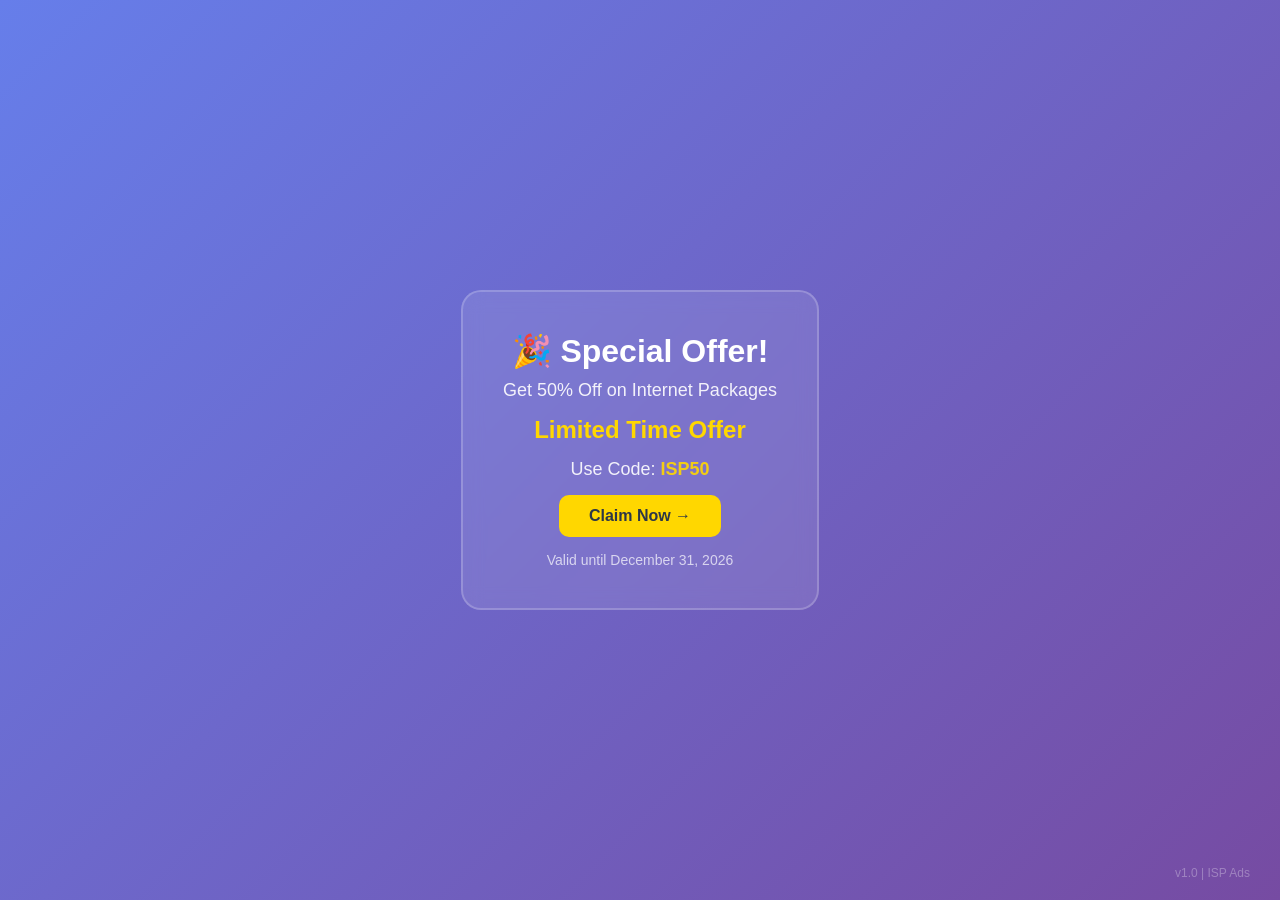
==== commit 6fc2cd44: "Update index.html" ====
--- a/index.html
+++ b/index.html
@@ -1,907 +1,80 @@
 <!DOCTYPE html>
 <html lang="en">
 <head>
-    <meta charset="UTF-8" />
-    <meta name="viewport" content="width=device-width, initial-scale=1.0" />
-    <title>INF · Dynamic Glass Effect</title>
-    <!-- Google Fonts -->
-    <link rel="preconnect" href="https://fonts.googleapis.com" />
-    <link rel="preconnect" href="https://fonts.gstatic.com" crossorigin />
-    <link href="https://fonts.googleapis.com/css2?family=Inter:opsz,wght@14..32,300;400;500;600;700;800&display=swap" rel="stylesheet" />
+    <meta charset="UTF-8">
+    <meta name="viewport" content="width=device-width, initial-scale=1.0">
+    <title>Advertisements</title>
     <style>
-        /* ----- RESET & BASE ----- */
         * {
             margin: 0;
             padding: 0;
             box-sizing: border-box;
         }
-
         body {
-            font-family: 'Inter', -apple-system, BlinkMacSystemFont, sans-serif;
-            line-height: 1.6;
-            min-height: 100vh;
-            background-image: url('background.jpg');
-            background-size: cover;
-            background-position: center center;
-            background-attachment: fixed;
-            background-repeat: no-repeat;
-            background-color: #f0f4f9;
-            transition: background-color 0.3s, color 0.3s;
+            font-family: 'Segoe UI', Tahoma, Geneva, Verdana, sans-serif;
+            background: linear-gradient(135deg, #667eea 0%, #764ba2 100%);
+            height: 100vh;
+            display: flex;
+            justify-content: center;
+            align-items: center;
+            color: white;
+            margin: 0;
         }
-
-        /* ----- DARK MODE ----- */
-        body.dark-mode {
-            background-color: #0d1a26;
+        .ad-container {
+            text-align: center;
+            padding: 40px;
+            background: rgba(255, 255, 255, 0.1);
+            border-radius: 20px;
+            backdrop-filter: blur(10px);
+            border: 2px solid rgba(255, 255, 255, 0.2);
+            max-width: 90%;
         }
-
-        body.dark-mode .page-overlay {
-            background: rgba(13, 26, 38, 0.85);
-            backdrop-filter: blur(4px);
-            -webkit-backdrop-filter: blur(4px);
+        .ad-container h1 {
+            font-size: 32px;
+            margin-bottom: 10px;
         }
-
-        body.dark-mode .hero {
-            background: rgba(8, 18, 28, 0.7);
-            backdrop-filter: blur(12px);
-            -webkit-backdrop-filter: blur(12px);
-            border-color: rgba(255, 255, 255, 0.06);
+        .ad-container p {
+            font-size: 18px;
+            opacity: 0.9;
         }
-
-        body.dark-mode .hero h1,
-        body.dark-mode .hero p,
-        body.dark-mode .hero-badge {
-            color: #e8edf2;
+        .ad-container .special {
+            font-size: 24px;
+            font-weight: bold;
+            color: #ffd700;
+            margin: 15px 0;
         }
-
-        body.dark-mode .hero p {
-            color: rgba(255, 255, 255, 0.7);
+        .ad-container .button {
+            display: inline-block;
+            padding: 12px 30px;
+            background: #ffd700;
+            color: #2d3748;
+            border-radius: 10px;
+            text-decoration: none;
+            font-weight: bold;
+            margin-top: 15px;
+            transition: transform 0.3s ease;
         }
-
-        body.dark-mode .feature-card {
-            background: rgba(30, 50, 65, 0.6);
-            backdrop-filter: blur(12px);
-            -webkit-backdrop-filter: blur(12px);
-            border-color: rgba(255, 255, 255, 0.08);
-            color: #e8edf2;
-            box-shadow: 0 8px 32px rgba(0, 0, 0, 0.2);
+        .ad-container .button:hover {
+            transform: scale(1.05);
         }
-
-        body.dark-mode .feature-card h3 {
-            color: #e8edf2;
-        }
-
-        body.dark-mode .feature-card p {
-            color: #a0b8c8;
-        }
-
-        body.dark-mode .feature-card:hover {
-            background: rgba(40, 65, 85, 0.75);
-            border-color: rgba(74, 141, 183, 0.3);
-            box-shadow: 0 12px 48px rgba(0, 0, 0, 0.3);
-        }
-
-        body.dark-mode .about-section {
-            background: rgba(30, 50, 65, 0.6);
-            backdrop-filter: blur(12px);
-            -webkit-backdrop-filter: blur(12px);
-            border-color: rgba(255, 255, 255, 0.08);
-            color: #e8edf2;
-            box-shadow: 0 8px 32px rgba(0, 0, 0, 0.2);
-        }
-
-        body.dark-mode .about-text h2 {
-            color: #e8edf2;
-        }
-
-        body.dark-mode .about-text p {
-            color: #a0b8c8;
-        }
-
-        body.dark-mode .stat-item .number {
-            color: #e8edf2;
-        }
-
-        body.dark-mode .stat-item .label {
-            color: #8aaec8;
-        }
-
-        body.dark-mode .section-title {
-            color: #e8edf2;
-        }
-
-        body.dark-mode .section-subtitle {
-            color: #a0b8c8;
-        }
-
-        body.dark-mode .footer {
-            border-top-color: rgba(255, 255, 255, 0.06);
-            color: #8aaec8;
-        }
-
-        body.dark-mode .footer a {
-            color: #c0d8e8;
-        }
-
-        body.dark-mode .btn-primary {
-            background: rgba(232, 237, 242, 0.85);
-            backdrop-filter: blur(8px);
-            -webkit-backdrop-filter: blur(8px);
-            color: #0d1a26;
-        }
-
-        body.dark-mode .btn-primary:hover {
-            background: white;
-        }
-
-        body.dark-mode .btn-outline-light {
-            border-color: rgba(255, 255, 255, 0.2);
-            color: #e8edf2;
-            background: rgba(255, 255, 255, 0.06);
-        }
-
-        body.dark-mode .btn-outline-light:hover {
-            background: rgba(255, 255, 255, 0.15);
-        }
-
-        /* ----- PAGE OVERLAY ----- */
-        .page-overlay {
-            background: rgba(255, 255, 255, 0.72);
-            backdrop-filter: blur(3px);
-            -webkit-backdrop-filter: blur(3px);
-            min-height: 100vh;
-            width: 100%;
-            transition: background 0.3s;
-        }
-
-        /* ----- TOP BAR (Home + Dark Mode Toggle) ----- */
-        .top-bar {
-            display: flex;
-            justify-content: space-between;
-            align-items: center;
-            padding: 1.2rem 2.5rem;
-            background: rgba(255, 255, 255, 0.15);
-            backdrop-filter: blur(16px);
-            -webkit-backdrop-filter: blur(16px);
-            border-bottom: 1px solid rgba(255, 255, 255, 0.1);
-            position: sticky;
-            top: 0;
-            z-index: 100;
-            transition: background 0.3s;
-        }
-
-        body.dark-mode .top-bar {
-            background: rgba(13, 26, 38, 0.6);
-            backdrop-filter: blur(16px);
-            -webkit-backdrop-filter: blur(16px);
-            border-bottom-color: rgba(255, 255, 255, 0.05);
-        }
-
-        .top-bar .logo {
-            font-size: 1.3rem;
-            font-weight: 700;
-            color: #0b1a26;
-            text-decoration: none;
-            letter-spacing: -0.02em;
-            transition: color 0.3s;
-        }
-
-        body.dark-mode .top-bar .logo {
-            color: #e8edf2;
-        }
-
-        .top-bar .logo span {
-            color: #4a8db7;
-        }
-
-        .top-bar-actions {
-            display: flex;
-            align-items: center;
-            gap: 1rem;
-        }
-
-        .top-bar .home-btn {
-            background: rgba(255, 255, 255, 0.2);
-            backdrop-filter: blur(12px);
-            -webkit-backdrop-filter: blur(12px);
-            border: 1px solid rgba(255, 255, 255, 0.15);
-            padding: 0.5rem 1.4rem;
-            border-radius: 40px;
-            color: #0b1a26;
-            text-decoration: none;
-            font-weight: 500;
-            font-size: 0.9rem;
-            transition: 0.25s;
-            display: inline-flex;
-            align-items: center;
-            gap: 0.4rem;
-        }
-
-        body.dark-mode .top-bar .home-btn {
-            color: #e8edf2;
-            background: rgba(255, 255, 255, 0.06);
-            border-color: rgba(255, 255, 255, 0.08);
-        }
-
-        .top-bar .home-btn:hover {
-            background: rgba(255, 255, 255, 0.35);
-            transform: translateY(-2px);
-        }
-
-        body.dark-mode .top-bar .home-btn:hover {
-            background: rgba(255, 255, 255, 0.15);
-        }
-
-        /* Dark Mode Toggle Switch */
-        .theme-toggle {
-            display: flex;
-            align-items: center;
-            gap: 0.6rem;
-            cursor: pointer;
-            font-size: 0.85rem;
-            font-weight: 500;
-            color: #0b1a26;
-            transition: color 0.3s;
-        }
-
-        body.dark-mode .theme-toggle {
-            color: #e8edf2;
-        }
-
-        .toggle-track {
-            width: 48px;
-            height: 26px;
-            background: rgba(255, 255, 255, 0.3);
-            backdrop-filter: blur(8px);
-            -webkit-backdrop-filter: blur(8px);
-            border-radius: 40px;
-            border: 1px solid rgba(255, 255, 255, 0.15);
-            position: relative;
-            transition: 0.3s;
-            cursor: pointer;
-            flex-shrink: 0;
-        }
-
-        body.dark-mode .toggle-track {
-            background: rgba(255, 255, 255, 0.1);
-            border-color: rgba(255, 255, 255, 0.08);
-        }
-
-        .toggle-thumb {
-            width: 20px;
-            height: 20px;
-            background: white;
-            border-radius: 50%;
-            position: absolute;
-            top: 2px;
-            left: 2px;
-            transition: 0.3s;
-            box-shadow: 0 2px 8px rgba(0,0,0,0.1);
-        }
-
-        body.dark-mode .toggle-thumb {
-            background: #4a8db7;
-            left: 24px;
-        }
-
-        .toggle-icon {
-            font-size: 1rem;
-            line-height: 1;
-        }
-
-        /* ============================================
-           HERO SECTION — DYNAMIC GLASS EFFECT
-           ============================================ */
-        .hero {
-            position: relative;
-            margin: 1.5rem 2rem;
-            border-radius: 40px;
-            overflow: hidden;
-            transition: all 0.4s cubic-bezier(0.25, 0.46, 0.45, 0.94);
-            min-height: 320px;
-            display: flex;
-            align-items: center;
-            justify-content: center;
-        }
-
-        /* The glass layer that appears on scroll/hover */
-        .hero-glass {
-            position: absolute;
-            inset: 0;
-            background: rgba(11, 26, 38, 0.2);
-            backdrop-filter: blur(0px);
-            -webkit-backdrop-filter: blur(0px);
-            border: 1px solid rgba(255, 255, 255, 0);
-            border-radius: 40px;
-            transition: all 0.6s cubic-bezier(0.25, 0.46, 0.45, 0.94);
-            pointer-events: none;
-            z-index: 0;
-        }
-
-        /* Glass activates on hover or when scrolled into view */
-        .hero:hover .hero-glass,
-        .hero.in-view .hero-glass {
-            background: rgba(11, 26, 38, 0.55);
-            backdrop-filter: blur(12px);
-            -webkit-backdrop-filter: blur(12px);
-            border-color: rgba(255, 255, 255, 0.08);
-        }
-
-        body.dark-mode .hero:hover .hero-glass,
-        body.dark-mode .hero.in-view .hero-glass {
-            background: rgba(8, 18, 28, 0.7);
-            backdrop-filter: blur(14px);
-            -webkit-backdrop-filter: blur(14px);
-        }
-
-        .hero-content {
-            position: relative;
-            z-index: 1;
-            padding: 4rem 2.5rem;
-            max-width: 900px;
-            margin: 0 auto;
-            text-align: center;
-            color: white;
-        }
-
-        .hero-badge {
-            display: inline-block;
-            background: rgba(255,255,255,0.08);
-            backdrop-filter: blur(4px);
-            padding: 0.3rem 1.2rem;
-            border-radius: 40px;
-            font-size: 0.75rem;
-            font-weight: 600;
-            text-transform: uppercase;
-            letter-spacing: 0.08em;
-            color: #8bb4cc;
-            border: 1px solid rgba(255,255,255,0.06);
-            margin-bottom: 1.5rem;
-        }
-
-        .hero h1 {
-            font-size: 3.8rem;
-            font-weight: 800;
-            letter-spacing: -0.03em;
-            line-height: 1.1;
-            margin-bottom: 0.8rem;
-        }
-
-        .hero h1 .highlight {
-            background: linear-gradient(135deg, #7fc1d9, #4a8db7);
-            -webkit-background-clip: text;
-            -webkit-text-fill-color: transparent;
-            background-clip: text;
-        }
-
-        .hero p {
-            font-size: 1.25rem;
-            color: rgba(255,255,255,0.75);
-            max-width: 600px;
-            margin: 0 auto 2rem;
-            font-weight: 300;
-        }
-
-        .hero p strong {
-            color: white;
-            font-weight: 500;
-        }
-
-        .hero-actions {
-            display: flex;
-            gap: 1rem;
-            justify-content: center;
-            flex-wrap: wrap;
-        }
-
-        /* ----- BUTTONS WITH GLASS EFFECT (dynamic) ----- */
-        .btn-primary {
-            position: relative;
-            padding: 0.8rem 2.5rem;
-            border-radius: 60px;
-            font-weight: 600;
-            text-decoration: none;
-            transition: 0.35s cubic-bezier(0.25, 0.46, 0.45, 0.94);
-            font-family: inherit;
-            font-size: 1rem;
-            cursor: pointer;
-            display: inline-block;
-            border: none;
-            background: rgba(255, 255, 255, 0.15);
-            backdrop-filter: blur(4px);
-            -webkit-backdrop-filter: blur(4px);
-            color: rgb(255, 255, 255);
-            border: 1px solid rgba(255, 255, 255, 0.15);
-            box-shadow: 0 4px 16px rgba(0, 0, 0, 0.05);
-        }
-
-        .btn-primary::before {
-            content: '';
-            position: absolute;
-            inset: 0;
-            border-radius: 60px;
-            background: rgba(255, 255, 255, 0.1);
-            backdrop-filter: blur(8px);
-            -webkit-backdrop-filter: blur(8px);
-            opacity: 0;
-            transition: 0.4s ease;
-            z-index: -1;
-            
-        }
-
-        .btn-primary:hover {
-            transform: translateY(-3px);
-            box-shadow: 0 16px 40px -8px rgba(0, 0, 0, 0.25);
-            background: rgba(255, 255, 255, 0.25);
-            backdrop-filter: blur(12px);
-            -webkit-backdrop-filter: blur(12px);
-            border-color: rgba(255, 255, 255, 0.3);
-        }
-
-        .btn-primary:hover::before {
-            opacity: 1;
-        }
-
-        .btn-outline-light {
-            position: relative;
-            padding: 0.8rem 2.5rem;
-            border-radius: 60px;
-            font-weight: 500;
-            text-decoration: none;
-            transition: 0.35s cubic-bezier(0.25, 0.46, 0.45, 0.94);
-            font-family: inherit;
-            font-size: 1rem;
-            cursor: pointer;
-            display: inline-block;
-            background: rgba(255, 255, 255, 0.05);
-            backdrop-filter: blur(4px);
-            -webkit-backdrop-filter: blur(4px);
-            color: white;
-            border: 1px solid rgba(255, 255, 255, 0.15);
-        }
-
-        .btn-outline-light::before {
-            content: '';
-            position: absolute;
-            inset: 0;
-            border-radius: 60px;
-            background: rgba(255, 255, 255, 0.08);
-            backdrop-filter: blur(12px);
-            -webkit-backdrop-filter: blur(12px);
-            opacity: 0;
-            transition: 0.4s ease;
-            z-index: -1;
-        }
-
-        .btn-outline-light:hover {
-            transform: translateY(-3px);
-            background: rgba(255, 255, 255, 0.15);
-            backdrop-filter: blur(12px);
-            -webkit-backdrop-filter: blur(12px);
-            border-color: rgba(255, 255, 255, 0.35);
-            box-shadow: 0 8px 32px rgba(0, 0, 0, 0.1);
-        }
-
-        .btn-outline-light:hover::before {
-            opacity: 1;
-        }
-
-        /* Dark mode button overrides */
-        body.dark-mode .btn-primary {
-            background: rgba(255, 255, 255, 0.08);
-            border-color: rgba(255, 255, 255, 0.1);
-        }
-
-        body.dark-mode .btn-primary:hover {
-            background: rgba(255, 255, 255, 0.2);
-            border-color: rgba(255, 255, 255, 0.25);
-        }
-
-        body.dark-mode .btn-outline-light {
-            background: rgba(255, 255, 255, 0.03);
-            border-color: rgba(255, 255, 255, 0.08);
-        }
-
-        body.dark-mode .btn-outline-light:hover {
-            background: rgba(255, 255, 255, 0.12);
-            border-color: rgba(255, 255, 255, 0.2);
-        }
-
-        /* ----- MAIN CONTENT ----- */
-        .container {
-            max-width: 1200px;
-            margin: 0 auto;
-            padding: 2rem 2rem 4rem;
-        }
-
-        .section-title {
-            font-size: 2rem;
-            font-weight: 700;
-            letter-spacing: -0.02em;
-            color: #0b1a26;
-            margin-bottom: 0.5rem;
-            transition: color 0.3s;
-        }
-
-        .section-subtitle {
-            color: #2a4a5a;
-            font-size: 1.1rem;
-            margin-bottom: 2.5rem;
-            border-left: 4px solid #4a8db7;
-            padding-left: 1.2rem;
-            transition: color 0.3s;
-        }
-
-        /* --- Feature Grid — GLACIER EFFECT --- */
-        .feature-grid {
-            display: grid;
-            grid-template-columns: repeat(auto-fill, minmax(260px, 1fr));
-            gap: 1.5rem;
-            margin-bottom: 3rem;
-        }
-
-        .feature-card {
-            background: rgba(255, 255, 255, 0.55);
-            backdrop-filter: blur(16px);
-            -webkit-backdrop-filter: blur(16px);
-            border-radius: 28px;
-            padding: 1.8rem 1.8rem 1.5rem;
-            border: 1px solid rgba(255, 255, 255, 0.25);
-            box-shadow: 0 8px 32px rgba(0, 0, 0, 0.04), inset 0 1px 0 rgba(255, 255, 255, 0.4);
-            transition: 0.35s cubic-bezier(0.25, 0.46, 0.45, 0.94);
-            text-decoration: none;
-            color: inherit;
-            display: block;
-        }
-
-        .feature-card:hover {
-            transform: translateY(-8px) scale(1.01);
-            background: rgba(255, 255, 255, 0.75);
-            backdrop-filter: blur(20px);
-            -webkit-backdrop-filter: blur(20px);
-            border-color: rgba(74, 141, 183, 0.25);
-            box-shadow: 0 20px 60px -12px rgba(0, 20, 40, 0.15), inset 0 1px 0 rgba(255, 255, 255, 0.5);
-        }
-
-        .feature-card .icon {
-            font-size: 2.2rem;
-            margin-bottom: 0.5rem;
-            display: block;
-        }
-
-        .feature-card h3 {
-            font-size: 1.2rem;
-            font-weight: 600;
-            margin-bottom: 0.3rem;
-            color: #0b1a26;
-            transition: color 0.3s;
-        }
-
-        .feature-card p {
-            color: #3a5a6a;
-            font-size: 0.95rem;
-            margin: 0;
-            transition: color 0.3s;
-        }
-
-        .feature-card .arrow {
-            display: inline-block;
-            margin-top: 0.7rem;
-            font-weight: 500;
-            color: #4a8db7;
-            transition: 0.3s;
-        }
-
-        .feature-card:hover .arrow {
-            transform: translateX(8px);
-        }
-
-        /* --- About Section — GLACIER EFFECT --- */
-        .about-section {
-            background: rgba(255, 255, 255, 0.55);
-            backdrop-filter: blur(16px);
-            -webkit-backdrop-filter: blur(16px);
-            border-radius: 40px;
-            padding: 2.5rem 3rem;
-            margin: 2.5rem 0 3rem;
-            border: 1px solid rgba(255, 255, 255, 0.25);
-            box-shadow: 0 8px 32px rgba(0, 0, 0, 0.04), inset 0 1px 0 rgba(255, 255, 255, 0.4);
-            display: flex;
-            flex-wrap: wrap;
-            align-items: center;
-            gap: 2rem;
-            transition: background 0.3s, border-color 0.3s, box-shadow 0.3s;
-        }
-
-        .about-section:hover {
-            background: rgba(255, 255, 255, 0.7);
-            backdrop-filter: blur(20px);
-            -webkit-backdrop-filter: blur(20px);
-            border-color: rgba(74, 141, 183, 0.15);
-            box-shadow: 0 12px 48px rgba(0, 0, 0, 0.06), inset 0 1px 0 rgba(255, 255, 255, 0.5);
-        }
-
-        .about-text {
-            flex: 2;
-            min-width: 250px;
-        }
-
-        .about-text h2 {
-            font-size: 1.8rem;
-            font-weight: 700;
-            color: #0b1a26;
-            margin-bottom: 0.3rem;
-            transition: color 0.3s;
-        }
-
-        .about-text .tagline {
-            color: #4a8db7;
-            font-weight: 500;
-            margin-bottom: 0.8rem;
-        }
-
-        .about-text p {
-            color: #2a4a5a;
-            transition: color 0.3s;
-        }
-
-        .about-stats {
-            flex: 1;
-            min-width: 180px;
-            display: flex;
-            gap: 1.5rem;
-            justify-content: center;
-            flex-wrap: wrap;
-        }
-
-        .stat-item {
-            text-align: center;
-        }
-
-        .stat-item .number {
-            font-size: 2.2rem;
-            font-weight: 800;
-            color: #0b1a26;
-            line-height: 1.2;
-            transition: color 0.3s;
-        }
-
-        .stat-item .label {
-            font-size: 0.8rem;
-            color: #3a5a6a;
-            text-transform: uppercase;
-            letter-spacing: 0.04em;
-            transition: color 0.3s;
-        }
-
-        /* --- Footer --- */
         .footer {
-            text-align: center;
-            padding: 2.5rem 0 1rem;
-            border-top: 1px solid rgba(0,0,0,0.06);
-            color: #2a4a5a;
-            font-size: 0.9rem;
-            transition: color 0.3s, border-color 0.3s;
-        }
-
-        .footer a {
-            color: #0b1a26;
-            text-decoration: none;
-            font-weight: 500;
-            transition: color 0.3s;
-        }
-
-        .footer a:hover {
-            color: #4a8db7;
-        }
-
-        /* --- Responsive --- */
-        @media (max-width: 768px) {
-            .top-bar {
-                padding: 0.8rem 1.2rem;
-                flex-wrap: wrap;
-                gap: 0.5rem;
-            }
-            .top-bar-actions {
-                gap: 0.6rem;
-            }
-            .hero {
-                margin: 1rem;
-                border-radius: 28px;
-                min-height: 260px;
-            }
-            .hero-content {
-                padding: 2.5rem 1.5rem;
-            }
-            .hero h1 { font-size: 2.5rem; }
-            .hero p { font-size: 1.05rem; }
-            .container { padding: 1.5rem 1.2rem 3rem; }
-            .about-section { padding: 1.8rem 1.5rem; flex-direction: column; text-align: center; }
-            .about-text .tagline { text-align: center; }
-            .section-subtitle { border-left: none; padding-left: 0; text-align: center; }
-            .feature-grid { grid-template-columns: 1fr 1fr; }
-            .top-bar .home-btn span { display: none; }
-            .theme-toggle .toggle-label { display: none; }
-        }
-
-        @media (max-width: 480px) {
-            .feature-grid { grid-template-columns: 1fr; }
-            .hero-actions { flex-direction: column; align-items: center; }
-            .btn-primary, .btn-outline-light { width: 100%; text-align: center; }
-            .top-bar .logo { font-size: 1rem; }
+            position: fixed;
+            bottom: 20px;
+            right: 30px;
+            color: rgba(255, 255, 255, 0.3);
+            font-size: 12px;
         }
     </style>
 </head>
 <body>
-
-<div class="page-overlay">
-
-    <!-- ===== TOP BAR ===== -->
-    <header class="top-bar">
-        <a href="#" class="logo">INF <span>✦</span></a>
-        <div class="top-bar-actions">
-            <a href="index.html" class="home-btn">
-                 <span class="home-label">Home</span>
-            </a>
-            <div class="theme-toggle" onclick="toggleTheme()">
-                <span class="toggle-icon" id="themeIcon">☀️</span>
-                <div class="toggle-track">
-                    <div class="toggle-thumb" id="toggleThumb"></div>
-                </div>
-                <span class="toggle-label" id="themeLabel">Light</span>
-            </div>
-        </div>
-    </header>
-
-    <!-- ===== HERO WITH DYNAMIC GLASS ===== -->
-    <section class="hero" id="heroSection">
-        <!-- Glass layer that activates on hover/scroll -->
-        <div class="hero-glass"></div>
-
-        <div class="hero-content">
-            <div class="hero-badge">✦ High innovative studio</div>
-            <h1>Only <span class="highlight">professionals</span>.</h1>
-            <p>
-                <strong>An sincerity so extremity he additions.</strong> Her yet there truth merit.
-                Mrs all projecting favourable now unpleasing. Son law garden chatty temper.
-                Oh children provided to my elegance marriage strongly.
-            </p>
-            <div class="hero-actions">
-                <a href="#features" class="btn-primary">Our Work</a>
-                <a href="#about" class="btn-outline-light">Learn More</a>
-            </div>
-        </div>
-    </section>
-
-    <!-- ===== MAIN CONTENT ===== -->
-    <div class="container">
-
-        <h2 class="section-title" id="features">Explore Our Expertise</h2>
-        <p class="section-subtitle">Discover the topics that define our professional community.</p>
-
-        <div class="feature-grid">
-            <a href="chess.html" class="feature-card">
-                <span class="icon">♟️</span>
-                <h3>What is Chess?</h3>
-                <p>Strategic thinking, timeless game.</p>
-                <span class="arrow">Explore →</span>
-            </a>
-            <a href="ht.html" class="feature-card">
-                <span class="icon">🌐</span>
-                <h3>What is HTML?</h3>
-                <p>The backbone of the web.</p>
-                <span class="arrow">Explore →</span>
-            </a>
-            <a href="inf.html" class="feature-card">
-                <span class="icon">📄</span>
-                <h3>INF</h3>
-                <p>Intelligence &amp; genius uncovered.</p>
-                <span class="arrow">Explore →</span>
-            </a>
-            <a href="plan.html" class="feature-card">
-                <span class="icon">💹</span>
-                <h3>Plans</h3>
-                <p>Organize, track, and achieve.</p>
-                <span class="arrow">Explore →</span>
-            </a>
-            <a href="math.html" class="feature-card">
-                <span class="icon">📕</span>
-                <h3>Math</h3>
-                <p>Complete learning roadmap.</p>
-                <span class="arrow">Explore →</span>
-            </a>
-        </div>
-
-        <!-- About Section — GLACIER EFFECT -->
-        <div class="about-section" id="about">
-            <div class="about-text">
-                <h2>About Our Community</h2>
-                <div class="tagline">Built on curiosity and collaboration.</div>
-                <p>
-                    Our community works toward achieving the best dreams. We believe in
-                    simplicity, user-friendly design, and empowering every individual to
-                    explore, learn, and grow. From chess to calculus, we're here to guide
-                    you.
-                </p>
-            </div>
-            <div class="about-stats">
-                <div class="stat-item">
-                    <div class="number">5+</div>
-                    <div class="label">Topics</div>
-                </div>
-                <div class="stat-item">
-                    <div class="number">∞</div>
-                    <div class="label">Possibilities</div>
-                </div>
-            </div>
-        </div>
-
-        <!-- Footer -->
-        <div class="footer">
-            <p>© 2026 <a href="index.html">INF</a> · Built with clarity and purpose.</p>
-        </div>
-
+    <div class="ad-container">
+        <h1>🎉 Special Offer!</h1>
+        <p>Get 50% Off on Internet Packages</p>
+        <div class="special">Limited Time Offer</div>
+        <p>Use Code: <strong style="color:#ffd700;">ISP50</strong></p>
+        <a href="#" class="button">Claim Now →</a>
+        <p style="margin-top:15px;font-size:14px;opacity:0.7;">Valid until December 31, 2026</p>
     </div>
-
-    <!-- Keep original script reference -->
-    <script src="script.js"></script>
-</div>
-
-<script>
-    // ===== DARK MODE TOGGLE =====
-    function toggleTheme() {
-        const body = document.body;
-        const icon = document.getElementById('themeIcon');
-        const label = document.getElementById('themeLabel');
-        const thumb = document.getElementById('toggleThumb');
-
-        body.classList.toggle('dark-mode');
-
-        if (body.classList.contains('dark-mode')) {
-            icon.textContent = '🌙';
-            label.textContent = 'Dark';
-            localStorage.setItem('theme', 'dark');
-        } else {
-            icon.textContent = '☀️';
-            label.textContent = 'Light';
-            localStorage.setItem('theme', 'light');
-        }
-    }
-
-    // Load saved theme on page load
-    document.addEventListener('DOMContentLoaded', function() {
-        const savedTheme = localStorage.getItem('theme');
-        if (savedTheme === 'dark') {
-            document.body.classList.add('dark-mode');
-            document.getElementById('themeIcon').textContent = '🌙';
-            document.getElementById('themeLabel').textContent = 'Dark';
-        } else {
-            document.getElementById('themeIcon').textContent = '☀️';
-            document.getElementById('themeLabel').textContent = 'Light';
-        }
-
-        // ===== SCROLL-TRIGGERED GLASS EFFECT =====
-        const hero = document.getElementById('heroSection');
-
-        function checkHeroVisibility() {
-            const rect = hero.getBoundingClientRect();
-            const windowHeight = window.innerHeight || document.documentElement.clientHeight;
-
-            // Add class when hero is in viewport (with some offset for smoother effect)
-            if (rect.top < windowHeight * 0.8 && rect.bottom > 0) {
-                hero.classList.add('in-view');
-            } else {
-                hero.classList.remove('in-view');
-            }
-        }
-
-        // Check on scroll
-        window.addEventListener('scroll', checkHeroVisibility, { passive: true });
-        // Check on resize
-        window.addEventListener('resize', checkHeroVisibility, { passive: true });
-        // Initial check
-        checkHeroVisibility();
-    });
-</script>
-
+    <div class="footer">v1.0 | ISP Ads</div>
 </body>
-</html>+</html>
